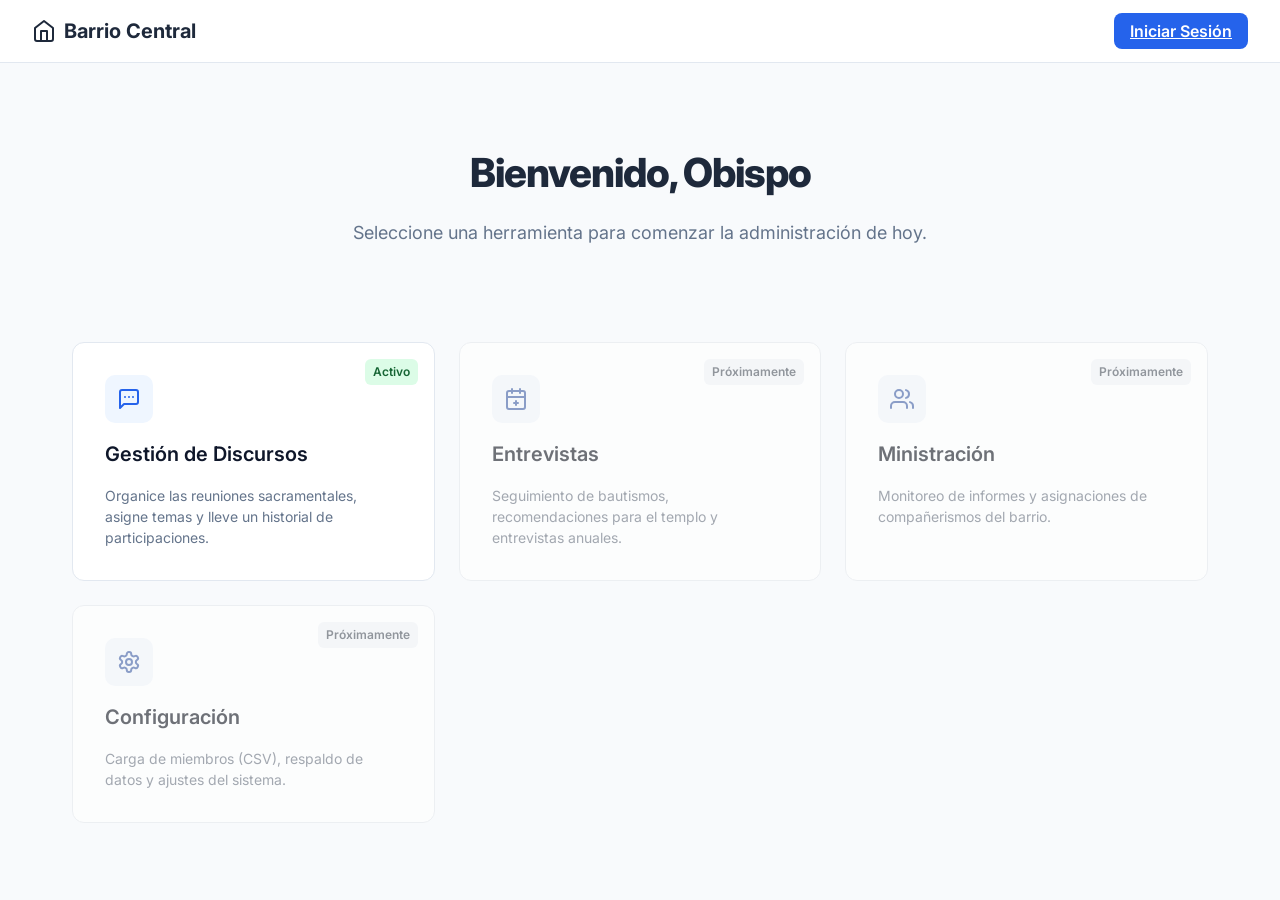
==== index.html @ b83384fe "El sistema de discursos funciona correctamente" ====
<!DOCTYPE html>
<html lang="es">
<head>
    <meta charset="UTF-8">
    <meta name="viewport" content="width=device-width, initial-scale=1.0">
    <title>Barrio Management | Hub</title>
    <link rel="stylesheet" href="css/styles.css">
    <link rel="icon" href="data:image/svg+xml,<svg xmlns=%22http://www.w3.org/2000/svg%22 viewBox=%220 0 100 100%22><text y=%22.9em%22 font-size=%2290%22>⛪</text></svg>">
</head>
<body>
    <nav>
        <div class="brand">
            <svg xmlns="http://www.w3.org/2000/svg" width="24" height="24" viewBox="0 0 24 24" fill="none" stroke="currentColor" stroke-width="2" stroke-linecap="round" stroke-linejoin="round"><path d="m3 9 9-7 9 7v11a2 2 0 0 1-2 2H5a2 2 0 0 1-2-2z"/><polyline points="9 22 9 12 15 12 15 22"/></svg>
            Barrio Central
        </div>
        <div class="user-profile" id="userProfile" style="display: none;">
            <span id="userName" style="font-size: 0.875rem; font-weight: 500;"></span>
            <img src="" alt="User" class="user-img" id="userImg">
            <button onclick="handleLogout()" class="btn" style="padding: 0.25rem 0.5rem; font-size: 0.75rem;">Salir</button>
        </div>
        <div id="loginPrompt">
            <a href="login.html" class="btn btn-primary">Iniciar Sesión</a>
        </div>
    </nav>

    <div class="container">
        <header class="hero">
            <h1>Bienvenido, Obispo</h1>
            <p>Seleccione una herramienta para comenzar la administración de hoy.</p>
        </header>

        <main class="modules-grid">
            <!-- Gestión de Discursos -->
            <a href="discursos.html" class="module-card">
                <div class="module-icon">
                    <svg xmlns="http://www.w3.org/2000/svg" width="24" height="24" viewBox="0 0 24 24" fill="none" stroke="currentColor" stroke-width="2" stroke-linecap="round" stroke-linejoin="round"><path d="M21 15a2 2 0 0 1-2 2H7l-4 4V5a2 2 0 0 1 2-2h14a2 2 0 0 1 2 2z"/><path d="M8 10h.01"/><path d="M12 10h.01"/><path d="M16 10h.01"/></svg>
                </div>
                <h3>Gestión de Discursos</h3>
                <p>Organice las reuniones sacramentales, asigne temas y lleve un historial de participaciones.</p>
                <span class="badge" style="background: #dcfce7; color: #166534;">Activo</span>
            </a>

            <!-- Entrevistas (Disabled) -->
            <div class="module-card disabled">
                <div class="module-icon">
                    <svg xmlns="http://www.w3.org/2000/svg" width="24" height="24" viewBox="0 0 24 24" fill="none" stroke="currentColor" stroke-width="2" stroke-linecap="round" stroke-linejoin="round"><rect width="18" height="18" x="3" y="4" rx="2" ry="2"/><line x1="16" x2="16" y1="2" y2="6"/><line x1="8" x2="8" y1="2" y2="6"/><line x1="3" x2="21" y1="10" y2="10"/><path d="M10 16h4"/><path d="M12 14v4"/></svg>
                </div>
                <h3>Entrevistas</h3>
                <p>Seguimiento de bautismos, recomendaciones para el templo y entrevistas anuales.</p>
                <span class="badge">Próximamente</span>
            </div>

            <!-- Ministración (Disabled) -->
            <div class="module-card disabled">
                <div class="module-icon">
                    <svg xmlns="http://www.w3.org/2000/svg" width="24" height="24" viewBox="0 0 24 24" fill="none" stroke="currentColor" stroke-width="2" stroke-linecap="round" stroke-linejoin="round"><path d="M17 21v-2a4 4 0 0 0-4-4H5a4 4 0 0 0-4 4v2"/><circle cx="9" cy="7" r="4"/><path d="M23 21v-2a4 4 0 0 0-3-3.87"/><path d="M16 3.13a4 4 0 0 1 0 7.75"/></svg>
                </div>
                <h3>Ministración</h3>
                <p>Monitoreo de informes y asignaciones de compañerismos del barrio.</p>
                <span class="badge">Próximamente</span>
            </div>

            <!-- Configuración -->
            <div class="module-card disabled">
                <div class="module-icon">
                    <svg xmlns="http://www.w3.org/2000/svg" width="24" height="24" viewBox="0 0 24 24" fill="none" stroke="currentColor" stroke-width="2" stroke-linecap="round" stroke-linejoin="round"><path d="M12.22 2h-.44a2 2 0 0 0-2 2v.18a2 2 0 0 1-1 1.73l-.43.25a2 2 0 0 1-2 0l-.15-.08a2 2 0 0 0-2.73.73l-.22.38a2 2 0 0 0 .73 2.73l.15.1a2 2 0 0 1 1 1.72v.51a2 2 0 0 1-1 1.74l-.15.09a2 2 0 0 0-.73 2.73l.22.38a2 2 0 0 0 2.73.73l.15-.08a2 2 0 0 1 2 0l.43.25a2 2 0 0 1 1 1.73V20a2 2 0 0 0 2 2h.44a2 2 0 0 0 2-2v-.18a2 2 0 0 1 1-1.73l.43-.25a2 2 0 0 1 2 0l.15.08a2 2 0 0 0 2.73-.73l.22-.38a2 2 0 0 0-.73-2.73l-.15-.1a2 2 0 0 1-1-1.72v-.51a2 2 0 0 1 1-1.74l.15-.09a2 2 0 0 0 .73-2.73l-.22-.38a2 2 0 0 0-2.73-.73l-.15.08a2 2 0 0 1-2 0l-.43-.25a2 2 0 0 1-1-1.73V4a2 2 0 0 0-2-2z"/><circle cx="12" cy="12" r="3"/></svg>
                </div>
                <h3>Configuración</h3>
                <p>Carga de miembros (CSV), respaldo de datos y ajustes del sistema.</p>
                <span class="badge">Próximamente</span>
            </div>
        </main>
    </div>

    <!-- Firebase Scripts Placeholder -->
    <script type="module" src="js/app.js"></script>
</body>
</html>
---- css/styles.css ----
@import url('https://fonts.googleapis.com/css2?family=Inter:wght@300;400;500;600;700&display=swap');

:root {
    --primary: #1e293b;
    --primary-light: #334155;
    --accent: #2563eb;
    --accent-hover: #1d4ed8;
    --bg-main: #f8fafc;
    --bg-card: #ffffff;
    --text-main: #0f172a;
    --text-muted: #64748b;
    --border-color: #e2e8f0;
    --success: #10b981;
    --warning: #f59e0b;
    --danger: #ef4444;
    --shadow-sm: 0 1px 2px 0 rgb(0 0 0 / 0.05);
    --shadow: 0 4px 6px -1px rgb(0 0 0 / 0.1), 0 2px 4px -2px rgb(0 0 0 / 0.1);
    --shadow-lg: 0 10px 15px -3px rgb(0 0 0 / 0.1), 0 4px 6px -4px rgb(0 0 0 / 0.1);
    --radius: 12px;
}

* {
    margin: 0;
    padding: 0;
    box-sizing: border-box;
}

body {
    font-family: 'Inter', sans-serif;
    background-color: var(--bg-main);
    color: var(--text-main);
    line-height: 1.5;
    min-height: 100vh;
}

.container {
    max-width: 1200px;
    margin: 0 auto;
    padding: 2rem;
}

/* --- Navigation --- */
nav {
    display: flex;
    justify-content: space-between;
    align-items: center;
    padding: 1rem 2rem;
    background: var(--bg-card);
    border-bottom: 1px solid var(--border-color);
    position: sticky;
    top: 0;
    z-index: 100;
}

.brand {
    font-weight: 700;
    font-size: 1.25rem;
    color: var(--primary);
    display: flex;
    align-items: center;
    gap: 0.5rem;
}

.user-profile {
    display: flex;
    align-items: center;
    gap: 1rem;
}

.user-img {
    width: 32px;
    height: 32px;
    border-radius: 50%;
    background: var(--border-color);
}

/* --- Hero Section --- */
.hero {
    margin-bottom: 3rem;
    padding: 3rem 0;
    text-align: center;
}

.hero h1 {
    font-size: 2.5rem;
    font-weight: 800;
    margin-bottom: 1rem;
    letter-spacing: -0.025em;
    color: var(--primary);
}

.hero p {
    color: var(--text-muted);
    font-size: 1.125rem;
}

/* --- Module Grid --- */
.modules-grid {
    display: grid;
    grid-template-columns: repeat(auto-fill, minmax(280px, 1fr));
    gap: 1.5rem;
}

.module-card {
    background: var(--bg-card);
    padding: 2rem;
    border-radius: var(--radius);
    border: 1px solid var(--border-color);
    transition: all 0.3s ease;
    cursor: pointer;
    text-decoration: none;
    color: inherit;
    display: flex;
    flex-direction: column;
    gap: 1rem;
    position: relative;
    overflow: hidden;
}

.module-card:hover {
    transform: translateY(-4px);
    box-shadow: var(--shadow-lg);
    border-color: var(--accent);
}

.module-icon {
    width: 48px;
    height: 48px;
    background: #eff6ff;
    color: var(--accent);
    border-radius: 10px;
    display: flex;
    align-items: center;
    justify-content: center;
    font-size: 1.5rem;
}

.module-card h3 {
    font-size: 1.25rem;
    font-weight: 600;
}

.module-card p {
    color: var(--text-muted);
    font-size: 0.875rem;
}

.module-card.disabled {
    opacity: 0.6;
    cursor: not-allowed;
    filter: grayscale(0.5);
}

.module-card.disabled:hover {
    transform: none;
    box-shadow: none;
    border-color: var(--border-color);
}

.badge {
    position: absolute;
    top: 1rem;
    right: 1rem;
    padding: 0.25rem 0.5rem;
    font-size: 0.75rem;
    font-weight: 600;
    border-radius: 6px;
    background: #f1f5f9;
    color: #475569;
}

/* --- Login Page --- */
.login-container {
    display: flex;
    align-items: center;
    justify-content: center;
    min-height: calc(100vh - 80px);
}

.login-card {
    background: var(--bg-card);
    padding: 3rem;
    border-radius: 20px;
    box-shadow: var(--shadow-lg);
    max-width: 400px;
    width: 100%;
    text-align: center;
}

.btn-google {
    display: flex;
    align-items: center;
    justify-content: center;
    gap: 0.75rem;
    width: 100%;
    padding: 0.75rem;
    border: 1px solid var(--border-color);
    background: white;
    border-radius: 8px;
    font-weight: 600;
    cursor: pointer;
    transition: background 0.2s;
    margin-top: 2rem;
}

.btn-google:hover {
    background: #f8fafc;
}

/* --- Discursos Dashboard --- */
.dashboard-grid {
    display: grid;
    grid-template-columns: 2fr 1fr;
    gap: 2rem;
}

@media (max-width: 900px) {
    .dashboard-grid {
        grid-template-columns: 1fr;
    }
}

.card {
    background: var(--bg-card);
    border-radius: var(--radius);
    padding: 1.5rem;
    border: 1px solid var(--border-color);
}

.section-title {
    display: flex;
    justify-content: space-between;
    align-items: center;
    margin-bottom: 1.5rem;
}

.section-title h2 {
    font-size: 1.125rem;
    font-weight: 700;
    color: var(--primary);
}

/* --- Recent Speakers --- */
.recent-list {
    display: flex;
    gap: 1rem;
    overflow-x: auto;
    padding-bottom: 1rem;
    scrollbar-width: thin;
}

.recent-card {
    min-width: 160px;
    padding: 1rem;
    background: #f8fafc;
    border-radius: 10px;
    text-align: center;
    flex-shrink: 0;
}

.recent-card .avatar {
    width: 40px;
    height: 40px;
    background: var(--primary);
    color: white;
    border-radius: 50%;
    display: flex;
    align-items: center;
    justify-content: center;
    margin: 0 auto 0.5rem;
    font-weight: 600;
}

.recent-card h4 {
    font-size: 0.875rem;
    white-space: nowrap;
    overflow: hidden;
    text-overflow: ellipsis;
}

.recent-card span {
    font-size: 0.75rem;
    color: var(--text-muted);
}

/* --- Tables & Lists --- */
table {
    width: 100%;
    border-collapse: collapse;
}

th {
    text-align: left;
    padding: 0.75rem;
    font-size: 0.75rem;
    text-transform: uppercase;
    color: var(--text-muted);
    border-bottom: 1px solid var(--border-color);
}

td {
    padding: 1rem 0.75rem;
    border-bottom: 1px solid var(--border-color);
    font-size: 0.875rem;
}

.tag {
    padding: 0.25rem 0.5rem;
    border-radius: 4px;
    font-size: 0.7rem;
    font-weight: 600;
    background: #f1f5f9;
}

.tag-ss {
    background: #fee2e2;
    color: #991b1b;
}

.tag-qe {
    background: #dcfce7;
    color: #166534;
}

.tag-hhjj {
    background: #dbeafe;
    color: #1e40af;
}

.tag-mmjj {
    background: #fef9c3;
    color: #854d0e;
}

.tag-primaria {
    background: #f3e8ff;
    color: #6b21a8;
}

/* --- Forms & UI --- */
.btn {
    padding: 0.5rem 1rem;
    border-radius: 8px;
    font-weight: 600;
    cursor: pointer;
    border: none;
    transition: all 0.2s;
}

.btn-primary {
    background: var(--accent);
    color: white;
}

.btn-primary:hover {
    background: var(--accent-hover);
}

.search-input {
    width: 100%;
    padding: 0.5rem 1rem;
    border-radius: 8px;
    border: 1px solid var(--border-color);
    margin-bottom: 1rem;
}

.checkbox-wrapper {
    display: flex;
    align-items: center;
    gap: 0.5rem;
    font-size: 0.75rem;
}

.suggestion-highlight {
    background: linear-gradient(135deg, #1e293b 0%, #334155 100%);
    color: white;
    position: relative;
    overflow: hidden;
}

.suggestion-highlight .btn-record {
    background: white;
    color: var(--primary);
    margin-top: 1rem;
}
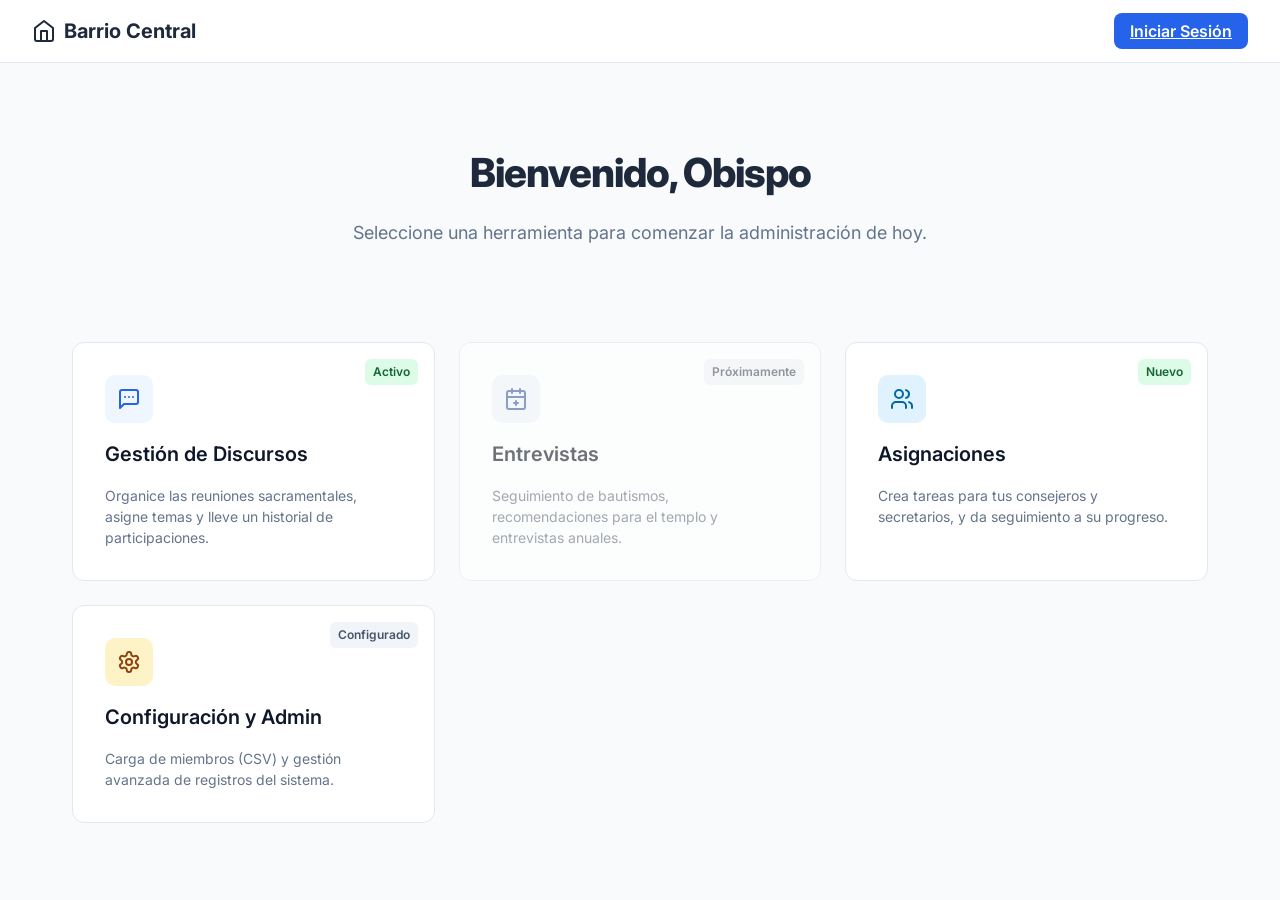
==== commit 2d1c52a5: "Implementar sistema de tareas" ====
--- a/index.html
+++ b/index.html
@@ -1,22 +1,30 @@
 <!DOCTYPE html>
 <html lang="es">
+
 <head>
     <meta charset="UTF-8">
     <meta name="viewport" content="width=device-width, initial-scale=1.0">
     <title>Barrio Management | Hub</title>
     <link rel="stylesheet" href="css/styles.css">
-    <link rel="icon" href="data:image/svg+xml,<svg xmlns=%22http://www.w3.org/2000/svg%22 viewBox=%220 0 100 100%22><text y=%22.9em%22 font-size=%2290%22>⛪</text></svg>">
+    <link rel="icon"
+        href="data:image/svg+xml,<svg xmlns=%22http://www.w3.org/2000/svg%22 viewBox=%220 0 100 100%22><text y=%22.9em%22 font-size=%2290%22>⛪</text></svg>">
 </head>
+
 <body>
     <nav>
         <div class="brand">
-            <svg xmlns="http://www.w3.org/2000/svg" width="24" height="24" viewBox="0 0 24 24" fill="none" stroke="currentColor" stroke-width="2" stroke-linecap="round" stroke-linejoin="round"><path d="m3 9 9-7 9 7v11a2 2 0 0 1-2 2H5a2 2 0 0 1-2-2z"/><polyline points="9 22 9 12 15 12 15 22"/></svg>
+            <svg xmlns="http://www.w3.org/2000/svg" width="24" height="24" viewBox="0 0 24 24" fill="none"
+                stroke="currentColor" stroke-width="2" stroke-linecap="round" stroke-linejoin="round">
+                <path d="m3 9 9-7 9 7v11a2 2 0 0 1-2 2H5a2 2 0 0 1-2-2z" />
+                <polyline points="9 22 9 12 15 12 15 22" />
+            </svg>
             Barrio Central
         </div>
         <div class="user-profile" id="userProfile" style="display: none;">
             <span id="userName" style="font-size: 0.875rem; font-weight: 500;"></span>
             <img src="" alt="User" class="user-img" id="userImg">
-            <button onclick="handleLogout()" class="btn" style="padding: 0.25rem 0.5rem; font-size: 0.75rem;">Salir</button>
+            <button onclick="handleLogout()" class="btn"
+                style="padding: 0.25rem 0.5rem; font-size: 0.75rem;">Salir</button>
         </div>
         <div id="loginPrompt">
             <a href="login.html" class="btn btn-primary">Iniciar Sesión</a>
@@ -33,7 +41,13 @@
             <!-- Gestión de Discursos -->
             <a href="discursos.html" class="module-card">
                 <div class="module-icon">
-                    <svg xmlns="http://www.w3.org/2000/svg" width="24" height="24" viewBox="0 0 24 24" fill="none" stroke="currentColor" stroke-width="2" stroke-linecap="round" stroke-linejoin="round"><path d="M21 15a2 2 0 0 1-2 2H7l-4 4V5a2 2 0 0 1 2-2h14a2 2 0 0 1 2 2z"/><path d="M8 10h.01"/><path d="M12 10h.01"/><path d="M16 10h.01"/></svg>
+                    <svg xmlns="http://www.w3.org/2000/svg" width="24" height="24" viewBox="0 0 24 24" fill="none"
+                        stroke="currentColor" stroke-width="2" stroke-linecap="round" stroke-linejoin="round">
+                        <path d="M21 15a2 2 0 0 1-2 2H7l-4 4V5a2 2 0 0 1 2-2h14a2 2 0 0 1 2 2z" />
+                        <path d="M8 10h.01" />
+                        <path d="M12 10h.01" />
+                        <path d="M16 10h.01" />
+                    </svg>
                 </div>
                 <h3>Gestión de Discursos</h3>
                 <p>Organice las reuniones sacramentales, asigne temas y lleve un historial de participaciones.</p>
@@ -43,36 +57,56 @@
             <!-- Entrevistas (Disabled) -->
             <div class="module-card disabled">
                 <div class="module-icon">
-                    <svg xmlns="http://www.w3.org/2000/svg" width="24" height="24" viewBox="0 0 24 24" fill="none" stroke="currentColor" stroke-width="2" stroke-linecap="round" stroke-linejoin="round"><rect width="18" height="18" x="3" y="4" rx="2" ry="2"/><line x1="16" x2="16" y1="2" y2="6"/><line x1="8" x2="8" y1="2" y2="6"/><line x1="3" x2="21" y1="10" y2="10"/><path d="M10 16h4"/><path d="M12 14v4"/></svg>
+                    <svg xmlns="http://www.w3.org/2000/svg" width="24" height="24" viewBox="0 0 24 24" fill="none"
+                        stroke="currentColor" stroke-width="2" stroke-linecap="round" stroke-linejoin="round">
+                        <rect width="18" height="18" x="3" y="4" rx="2" ry="2" />
+                        <line x1="16" x2="16" y1="2" y2="6" />
+                        <line x1="8" x2="8" y1="2" y2="6" />
+                        <line x1="3" x2="21" y1="10" y2="10" />
+                        <path d="M10 16h4" />
+                        <path d="M12 14v4" />
+                    </svg>
                 </div>
                 <h3>Entrevistas</h3>
                 <p>Seguimiento de bautismos, recomendaciones para el templo y entrevistas anuales.</p>
                 <span class="badge">Próximamente</span>
             </div>
 
-            <!-- Ministración (Disabled) -->
-            <div class="module-card disabled">
-                <div class="module-icon">
-                    <svg xmlns="http://www.w3.org/2000/svg" width="24" height="24" viewBox="0 0 24 24" fill="none" stroke="currentColor" stroke-width="2" stroke-linecap="round" stroke-linejoin="round"><path d="M17 21v-2a4 4 0 0 0-4-4H5a4 4 0 0 0-4 4v2"/><circle cx="9" cy="7" r="4"/><path d="M23 21v-2a4 4 0 0 0-3-3.87"/><path d="M16 3.13a4 4 0 0 1 0 7.75"/></svg>
+            <!-- Asignaciones (Tareas) -->
+            <a href="tareas.html" class="module-card">
+                <div class="module-icon" style="background: #e0f2fe; color: #0369a1;">
+                    <svg xmlns="http://www.w3.org/2000/svg" width="24" height="24" viewBox="0 0 24 24" fill="none"
+                        stroke="currentColor" stroke-width="2" stroke-linecap="round" stroke-linejoin="round">
+                        <path d="M16 21v-2a4 4 0 0 0-4-4H6a4 4 0 0 0-4 4v2" />
+                        <circle cx="9" cy="7" r="4" />
+                        <path d="M22 21v-2a4 4 0 0 0-3-3.87" />
+                        <path d="M16 3.13a4 4 0 0 1 0 7.75" />
+                    </svg>
                 </div>
-                <h3>Ministración</h3>
-                <p>Monitoreo de informes y asignaciones de compañerismos del barrio.</p>
-                <span class="badge">Próximamente</span>
-            </div>
+                <h3>Asignaciones</h3>
+                <p>Crea tareas para tus consejeros y secretarios, y da seguimiento a su progreso.</p>
+                <span class="badge" style="background: #dcfce7; color: #166534;">Nuevo</span>
+            </a>
 
-            <!-- Configuración -->
-            <div class="module-card disabled">
-                <div class="module-icon">
-                    <svg xmlns="http://www.w3.org/2000/svg" width="24" height="24" viewBox="0 0 24 24" fill="none" stroke="currentColor" stroke-width="2" stroke-linecap="round" stroke-linejoin="round"><path d="M12.22 2h-.44a2 2 0 0 0-2 2v.18a2 2 0 0 1-1 1.73l-.43.25a2 2 0 0 1-2 0l-.15-.08a2 2 0 0 0-2.73.73l-.22.38a2 2 0 0 0 .73 2.73l.15.1a2 2 0 0 1 1 1.72v.51a2 2 0 0 1-1 1.74l-.15.09a2 2 0 0 0-.73 2.73l.22.38a2 2 0 0 0 2.73.73l.15-.08a2 2 0 0 1 2 0l.43.25a2 2 0 0 1 1 1.73V20a2 2 0 0 0 2 2h.44a2 2 0 0 0 2-2v-.18a2 2 0 0 1 1-1.73l.43-.25a2 2 0 0 1 2 0l.15.08a2 2 0 0 0 2.73-.73l.22-.38a2 2 0 0 0-.73-2.73l-.15-.1a2 2 0 0 1-1-1.72v-.51a2 2 0 0 1 1-1.74l.15-.09a2 2 0 0 0 .73-2.73l-.22-.38a2 2 0 0 0-2.73-.73l-.15.08a2 2 0 0 1-2 0l-.43-.25a2 2 0 0 1-1-1.73V4a2 2 0 0 0-2-2z"/><circle cx="12" cy="12" r="3"/></svg>
+            <!-- Configuración (Discursos/Admin) -->
+            <a href="discursos.html" class="module-card">
+                <div class="module-icon" style="background: #fef3c7; color: #92400e;">
+                    <svg xmlns="http://www.w3.org/2000/svg" width="24" height="24" viewBox="0 0 24 24" fill="none"
+                        stroke="currentColor" stroke-width="2" stroke-linecap="round" stroke-linejoin="round">
+                        <path
+                            d="M12.22 2h-.44a2 2 0 0 0-2 2v.18a2 2 0 0 1-1 1.73l-.43.25a2 2 0 0 1-2 0l-.15-.08a2 2 0 0 0-2.73.73l-.22.38a2 2 0 0 0 .73 2.73l.15.1a2 2 0 0 1 1 1.72v.51a2 2 0 0 1-1 1.74l-.15.09a2 2 0 0 0-.73 2.73l.22.38a2 2 0 0 0 2.73.73l.15-.08a2 2 0 0 1 2 0l.43.25a2 2 0 0 1 1 1.73V20a2 2 0 0 0 2 2h.44a2 2 0 0 0 2-2v-.18a2 2 0 0 1 1-1.73l.43-.25a2 2 0 0 1 2 0l.15.08a2 2 0 0 0 2.73-.73l.22-.38a2 2 0 0 0-.73-2.73l-.15-.1a2 2 0 0 1-1-1.72v-.51a2 2 0 0 1 1-1.74l.15-.09a2 2 0 0 0 .73-2.73l-.22-.38a2 2 0 0 0-2.73-.73l-.15.08a2 2 0 0 1-2 0l-.43-.25a2 2 0 0 1-1-1.73V4a2 2 0 0 0-2-2z" />
+                        <circle cx="12" cy="12" r="3" />
+                    </svg>
                 </div>
-                <h3>Configuración</h3>
-                <p>Carga de miembros (CSV), respaldo de datos y ajustes del sistema.</p>
-                <span class="badge">Próximamente</span>
-            </div>
+                <h3>Configuración y Admin</h3>
+                <p>Carga de miembros (CSV) y gestión avanzada de registros del sistema.</p>
+                <span class="badge" style="background: #f1f5f9; color: #475569;">Configurado</span>
+            </a>
         </main>
     </div>
 
     <!-- Firebase Scripts Placeholder -->
     <script type="module" src="js/app.js"></script>
 </body>
-</html>
+
+</html>
--- a/css/styles.css
+++ b/css/styles.css
@@ -382,4 +382,135 @@
     background: white;
     color: var(--primary);
     margin-top: 1rem;
+}
+
+/* --- Responsive Design --- */
+@media (max-width: 768px) {
+    .container {
+        padding: 1rem;
+    }
+
+    nav {
+        padding: 1rem 1.25rem;
+    }
+
+    .section-title {
+        flex-direction: column;
+        align-items: flex-start;
+        gap: 1rem;
+    }
+
+    .section-title>div {
+        width: 100%;
+        display: flex;
+        flex-direction: column;
+        gap: 0.75rem;
+    }
+
+    .section-title div .checkbox-wrapper,
+    .section-title div select,
+    .section-title div input,
+    .section-title div button {
+        width: 100%;
+    }
+
+    /* Table to Cards */
+    table,
+    thead,
+    tbody,
+    th,
+    td,
+    tr {
+        display: block;
+    }
+
+    thead tr {
+        position: absolute;
+        top: -9999px;
+        left: -9999px;
+    }
+
+    tr {
+        margin-bottom: 1.5rem;
+        border: 1px solid var(--border-color);
+        border-radius: var(--radius);
+        background: var(--bg-card);
+        padding: 0.5rem;
+        box-shadow: var(--shadow-sm);
+    }
+
+    td {
+        border: none;
+        border-bottom: 1px solid #f1f5f9;
+        position: relative;
+        padding: 0.75rem 0.75rem 0.75rem 45% !important;
+        text-align: right;
+        min-height: 3.5rem;
+        display: flex;
+        align-items: center;
+        justify-content: flex-end;
+    }
+
+    td:last-child {
+        border-bottom: 0;
+    }
+
+    td::before {
+        content: attr(data-label);
+        position: absolute;
+        left: 1rem;
+        width: 40%;
+        text-align: left;
+        font-weight: 700;
+        font-size: 0.7rem;
+        color: var(--text-muted);
+        text-transform: uppercase;
+        display: flex;
+        align-items: center;
+        height: 100%;
+        top: 0;
+    }
+
+    /* Adjust specific mobile table content */
+    td div {
+        text-align: right;
+    }
+
+    .checkbox-wrapper {
+        justify-content: flex-end;
+    }
+
+    /* Buttons & Inputs */
+    .search-input {
+        margin-bottom: 0.5rem;
+    }
+
+    .btn {
+        width: 100%;
+        justify-content: center;
+    }
+
+    #orgFilters {
+        grid-template-columns: 1fr 1fr !important;
+    }
+
+    .suggestion-highlight {
+        padding: 2rem 1.5rem;
+    }
+
+    #suggestedName {
+        font-size: 1.75rem !important;
+    }
+
+    /* Fix buttons stacking in suggestion */
+    .suggestion-highlight div[style*="display: flex"] {
+        flex-direction: column;
+        width: 100%;
+    }
+}
+
+@media (max-width: 480px) {
+    #orgFilters {
+        grid-template-columns: 1fr !important;
+    }
 }
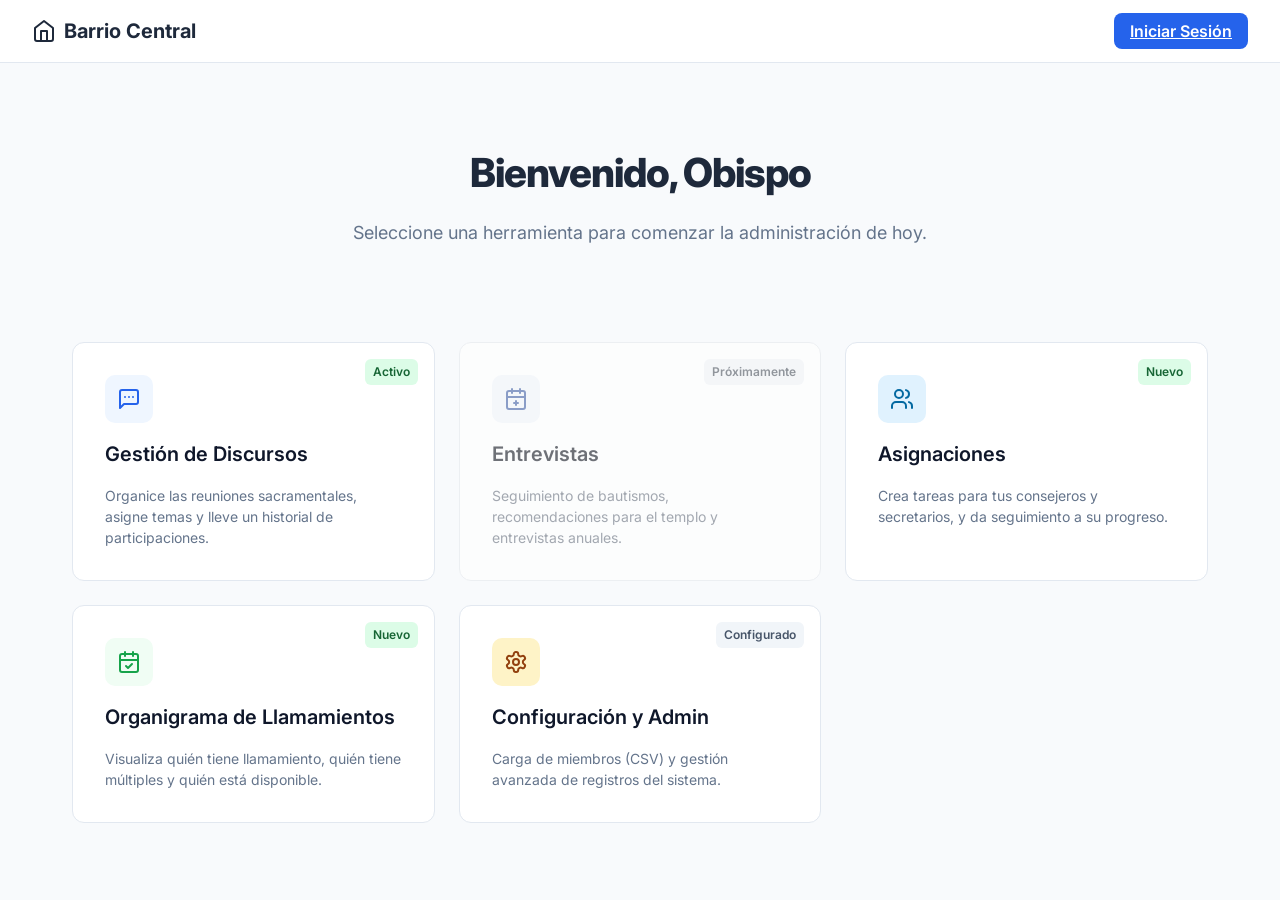
==== commit a647a35e: "trabajo en llamamientos" ====
--- a/index.html
+++ b/index.html
@@ -88,6 +88,23 @@
                 <span class="badge" style="background: #dcfce7; color: #166534;">Nuevo</span>
             </a>
 
+            <!-- Llamamientos (Organigrama) -->
+            <a href="llamamientos.html" class="module-card">
+                <div class="module-icon" style="background: #f0fdf4; color: #16a34a;">
+                    <svg xmlns="http://www.w3.org/2000/svg" width="24" height="24" viewBox="0 0 24 24" fill="none"
+                        stroke="currentColor" stroke-width="2" stroke-linecap="round" stroke-linejoin="round">
+                        <rect x="3" y="4" width="18" height="18" rx="2" ry="2" />
+                        <line x1="16" y1="2" x2="16" y2="6" />
+                        <line x1="8" y1="2" x2="8" y2="6" />
+                        <line x1="3" y1="10" x2="21" y2="10" />
+                        <path d="M9 16l2 2 4-4" />
+                    </svg>
+                </div>
+                <h3>Organigrama de Llamamientos</h3>
+                <p>Visualiza quién tiene llamamiento, quién tiene múltiples y quién está disponible.</p>
+                <span class="badge" style="background: #dcfce7; color: #166534;">Nuevo</span>
+            </a>
+
             <!-- Configuración (Discursos/Admin) -->
             <a href="discursos.html" class="module-card">
                 <div class="module-icon" style="background: #fef3c7; color: #92400e;">
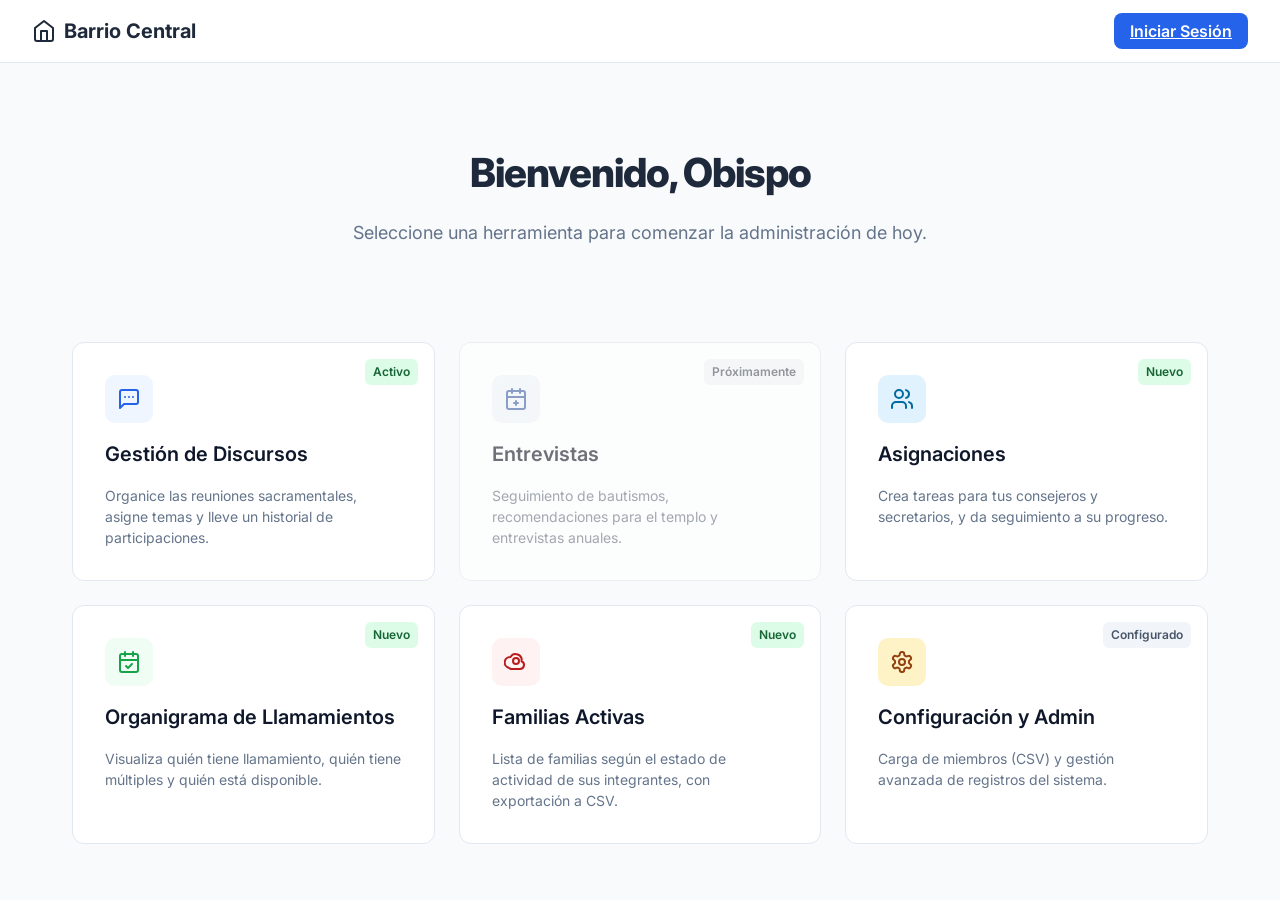
==== commit a1e4bc4c: "pagina de familias" ====
--- a/index.html
+++ b/index.html
@@ -105,6 +105,20 @@
                 <span class="badge" style="background: #dcfce7; color: #166534;">Nuevo</span>
             </a>
 
+            <!-- Familias -->
+            <a href="familias.html" class="module-card">
+                <div class="module-icon" style="background: #fef2f2; color: #b91c1c;">
+                    <svg xmlns="http://www.w3.org/2000/svg" width="24" height="24" viewBox="0 0 24 24" fill="none"
+                        stroke="currentColor" stroke-width="2" stroke-linecap="round" stroke-linejoin="round">
+                        <path d="M8 19h8a4 4 0 0 0 1.5-7.7A6 6 0 0 0 6.5 7a5.5 5.5 0 0 0-1.3 10.9A3 3 0 0 0 8 19z" />
+                        <circle cx="12" cy="11" r="3" />
+                    </svg>
+                </div>
+                <h3>Familias Activas</h3>
+                <p>Lista de familias según el estado de actividad de sus integrantes, con exportación a CSV.</p>
+                <span class="badge" style="background: #dcfce7; color: #166534;">Nuevo</span>
+            </a>
+
             <!-- Configuración (Discursos/Admin) -->
             <a href="discursos.html" class="module-card">
                 <div class="module-icon" style="background: #fef3c7; color: #92400e;">
--- a/css/styles.css
+++ b/css/styles.css
@@ -283,6 +283,166 @@
     color: var(--text-muted);
 }
 
+/* --- Progress Donut Chart --- */
+.donut-wrap {
+    display: flex;
+    align-items: center;
+    gap: 2rem;
+    flex-wrap: wrap;
+    justify-content: center;
+}
+
+.donut {
+    width: 220px;
+    height: 220px;
+}
+
+.donut-bg {
+    fill: none;
+    stroke: #f1f5f9;
+    stroke-width: 22;
+}
+
+.donut-seg {
+    fill: none;
+    stroke-width: 22;
+    stroke-linecap: round;
+    transition: stroke-dasharray 0.5s ease;
+}
+
+.donut-spoke {
+    stroke: var(--success);
+}
+
+.donut-pending {
+    stroke: #e2e8f0;
+}
+
+.donut-pct {
+    font-size: 30px;
+    font-weight: 700;
+    fill: var(--text-main);
+}
+
+.donut-label {
+    font-size: 11px;
+    fill: var(--text-muted);
+}
+
+.donut-legend {
+    display: flex;
+    flex-direction: column;
+    gap: 0.75rem;
+    font-size: 0.875rem;
+}
+
+.legend-item {
+    display: flex;
+    align-items: center;
+    gap: 0.5rem;
+}
+
+.legend-item .dot {
+    width: 12px;
+    height: 12px;
+    border-radius: 3px;
+    flex-shrink: 0;
+}
+
+/* --- History / Ranking --- */
+.ranking-grid {
+    display: grid;
+    grid-template-columns: 1fr 1fr;
+    gap: 2rem;
+}
+
+@media (max-width: 768px) {
+    .ranking-grid {
+        grid-template-columns: 1fr;
+    }
+}
+
+.ranking-title {
+    font-size: 0.875rem;
+    font-weight: 700;
+    color: var(--primary);
+    margin-bottom: 1rem;
+}
+
+.ranking-list {
+    display: flex;
+    flex-direction: column;
+    gap: 0.5rem;
+    max-height: 420px;
+    overflow-y: auto;
+    padding-right: 0.5rem;
+}
+
+.ranking-item {
+    background: #f8fafc;
+    border: 1px solid var(--border-color);
+    border-radius: 8px;
+    padding: 0.6rem 0.75rem;
+}
+
+.ranking-info {
+    display: flex;
+    justify-content: space-between;
+    align-items: center;
+    gap: 1rem;
+}
+
+.ranking-name {
+    font-size: 0.875rem;
+    font-weight: 600;
+    cursor: pointer;
+    color: var(--primary);
+}
+
+.ranking-name:hover {
+    color: var(--accent);
+    text-decoration: underline;
+}
+
+.ranking-count {
+    font-size: 0.75rem;
+    color: var(--text-muted);
+    white-space: nowrap;
+}
+
+.ranking-bar {
+    height: 6px;
+    background: #e2e8f0;
+    border-radius: 4px;
+    margin-top: 0.5rem;
+    overflow: hidden;
+}
+
+.ranking-bar div {
+    height: 100%;
+    background: var(--success);
+    border-radius: 4px;
+}
+
+/* --- History Modal --- */
+.history-item {
+    padding: 0.75rem 0;
+    border-bottom: 1px solid var(--border-color);
+    display: flex;
+    align-items: center;
+    justify-content: space-between;
+    gap: 1rem;
+}
+
+.history-item:last-child {
+    border-bottom: none;
+}
+
+#historyList {
+    max-height: 320px;
+    overflow-y: auto;
+}
+
 /* --- Tables & Lists --- */
 table {
     width: 100%;
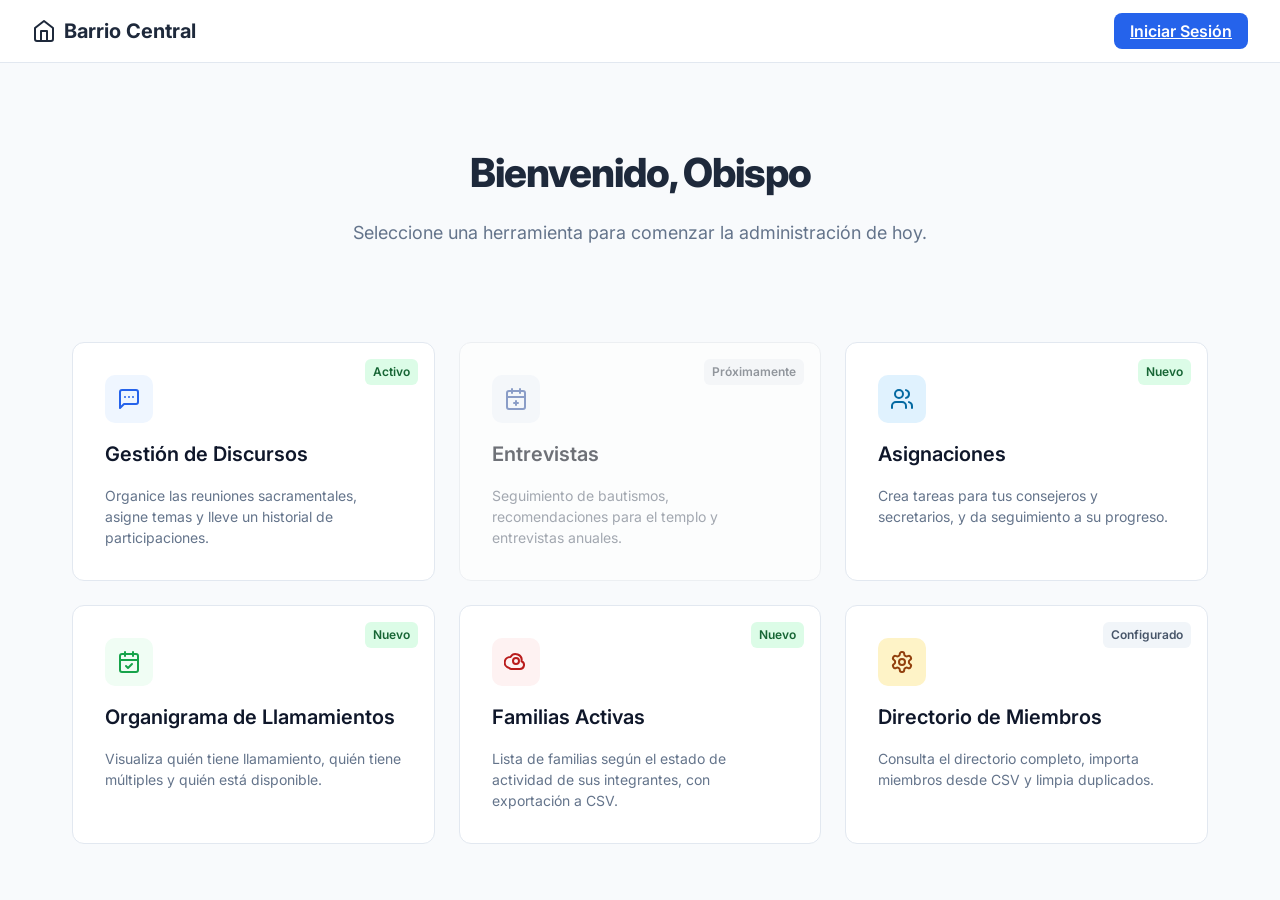
==== commit d7519c58: "mejorar directorio" ====
--- a/index.html
+++ b/index.html
@@ -119,8 +119,8 @@
                 <span class="badge" style="background: #dcfce7; color: #166534;">Nuevo</span>
             </a>
 
-            <!-- Configuración (Discursos/Admin) -->
-            <a href="discursos.html" class="module-card">
+            <!-- Directorio de Miembros -->
+            <a href="directorio.html" class="module-card">
                 <div class="module-icon" style="background: #fef3c7; color: #92400e;">
                     <svg xmlns="http://www.w3.org/2000/svg" width="24" height="24" viewBox="0 0 24 24" fill="none"
                         stroke="currentColor" stroke-width="2" stroke-linecap="round" stroke-linejoin="round">
@@ -129,8 +129,8 @@
                         <circle cx="12" cy="12" r="3" />
                     </svg>
                 </div>
-                <h3>Configuración y Admin</h3>
-                <p>Carga de miembros (CSV) y gestión avanzada de registros del sistema.</p>
+                <h3>Directorio de Miembros</h3>
+                <p>Consulta el directorio completo, importa miembros desde CSV y limpia duplicados.</p>
                 <span class="badge" style="background: #f1f5f9; color: #475569;">Configurado</span>
             </a>
         </main>
